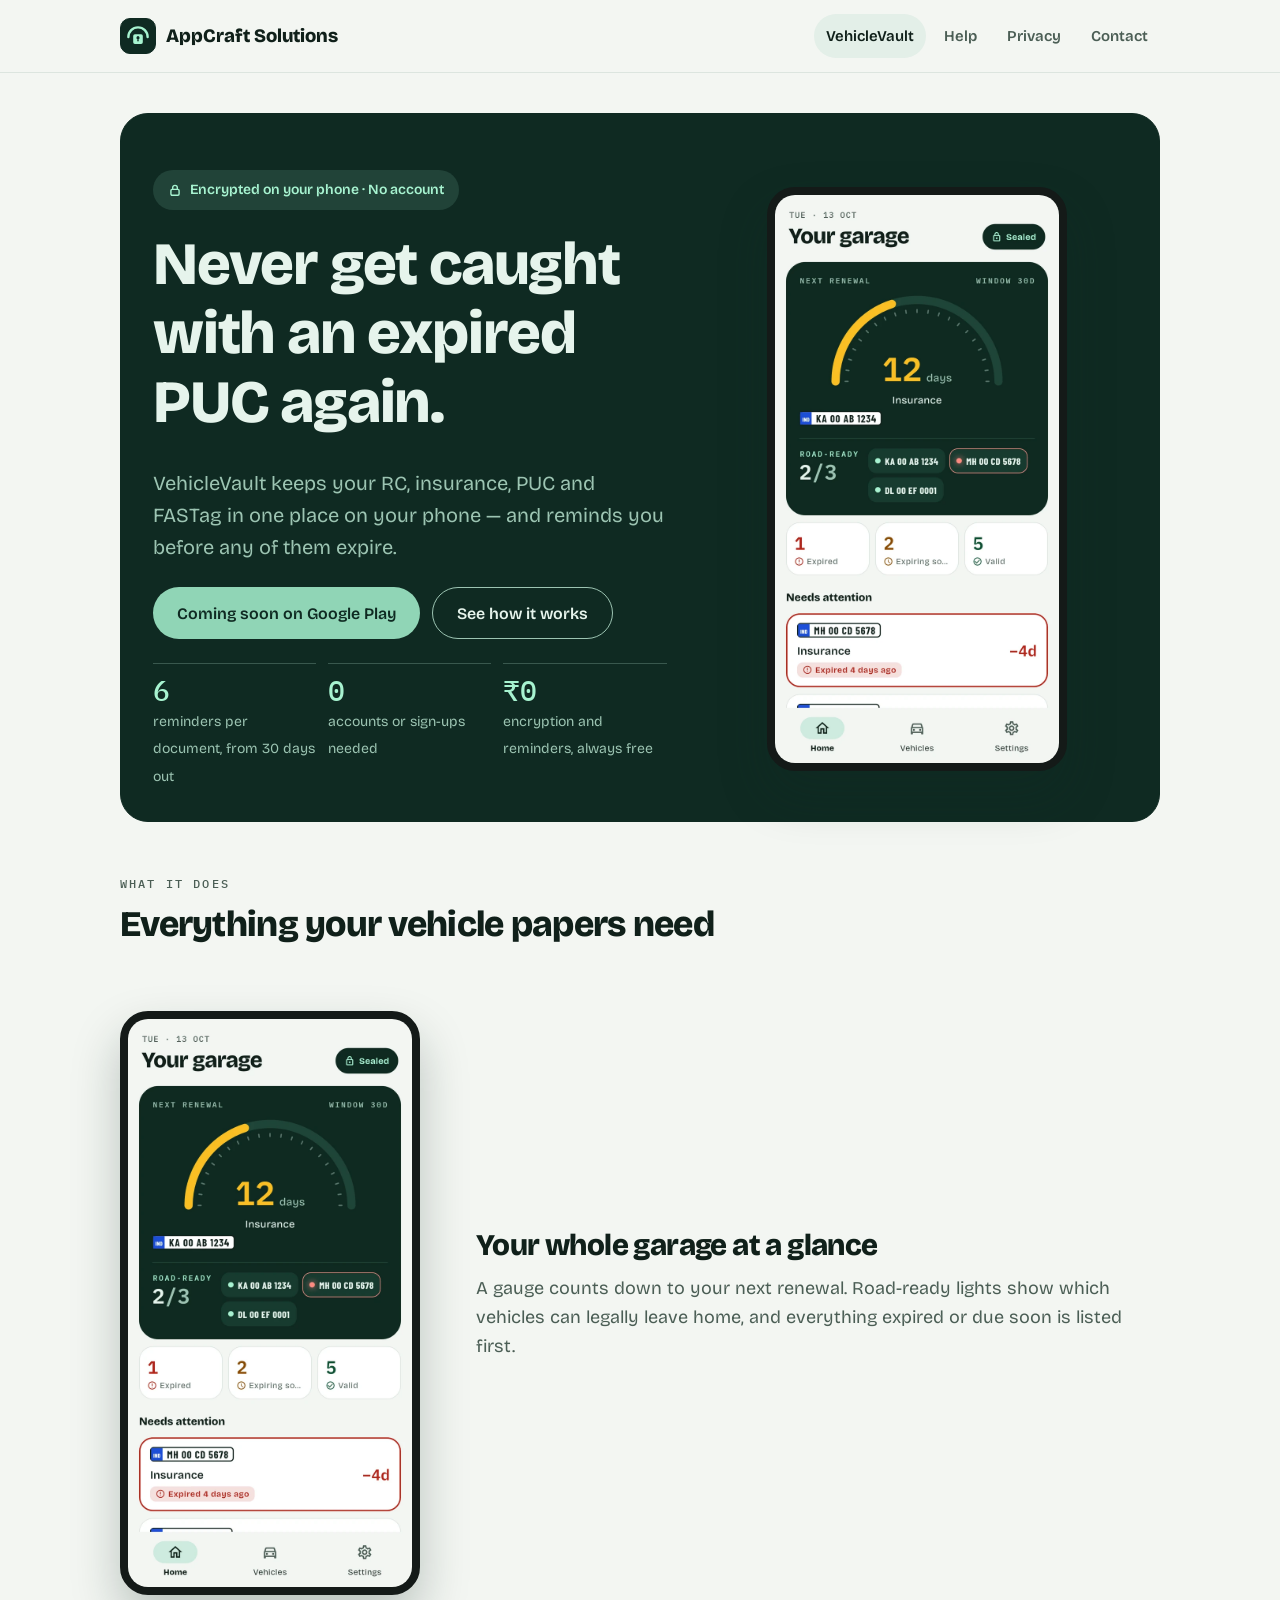
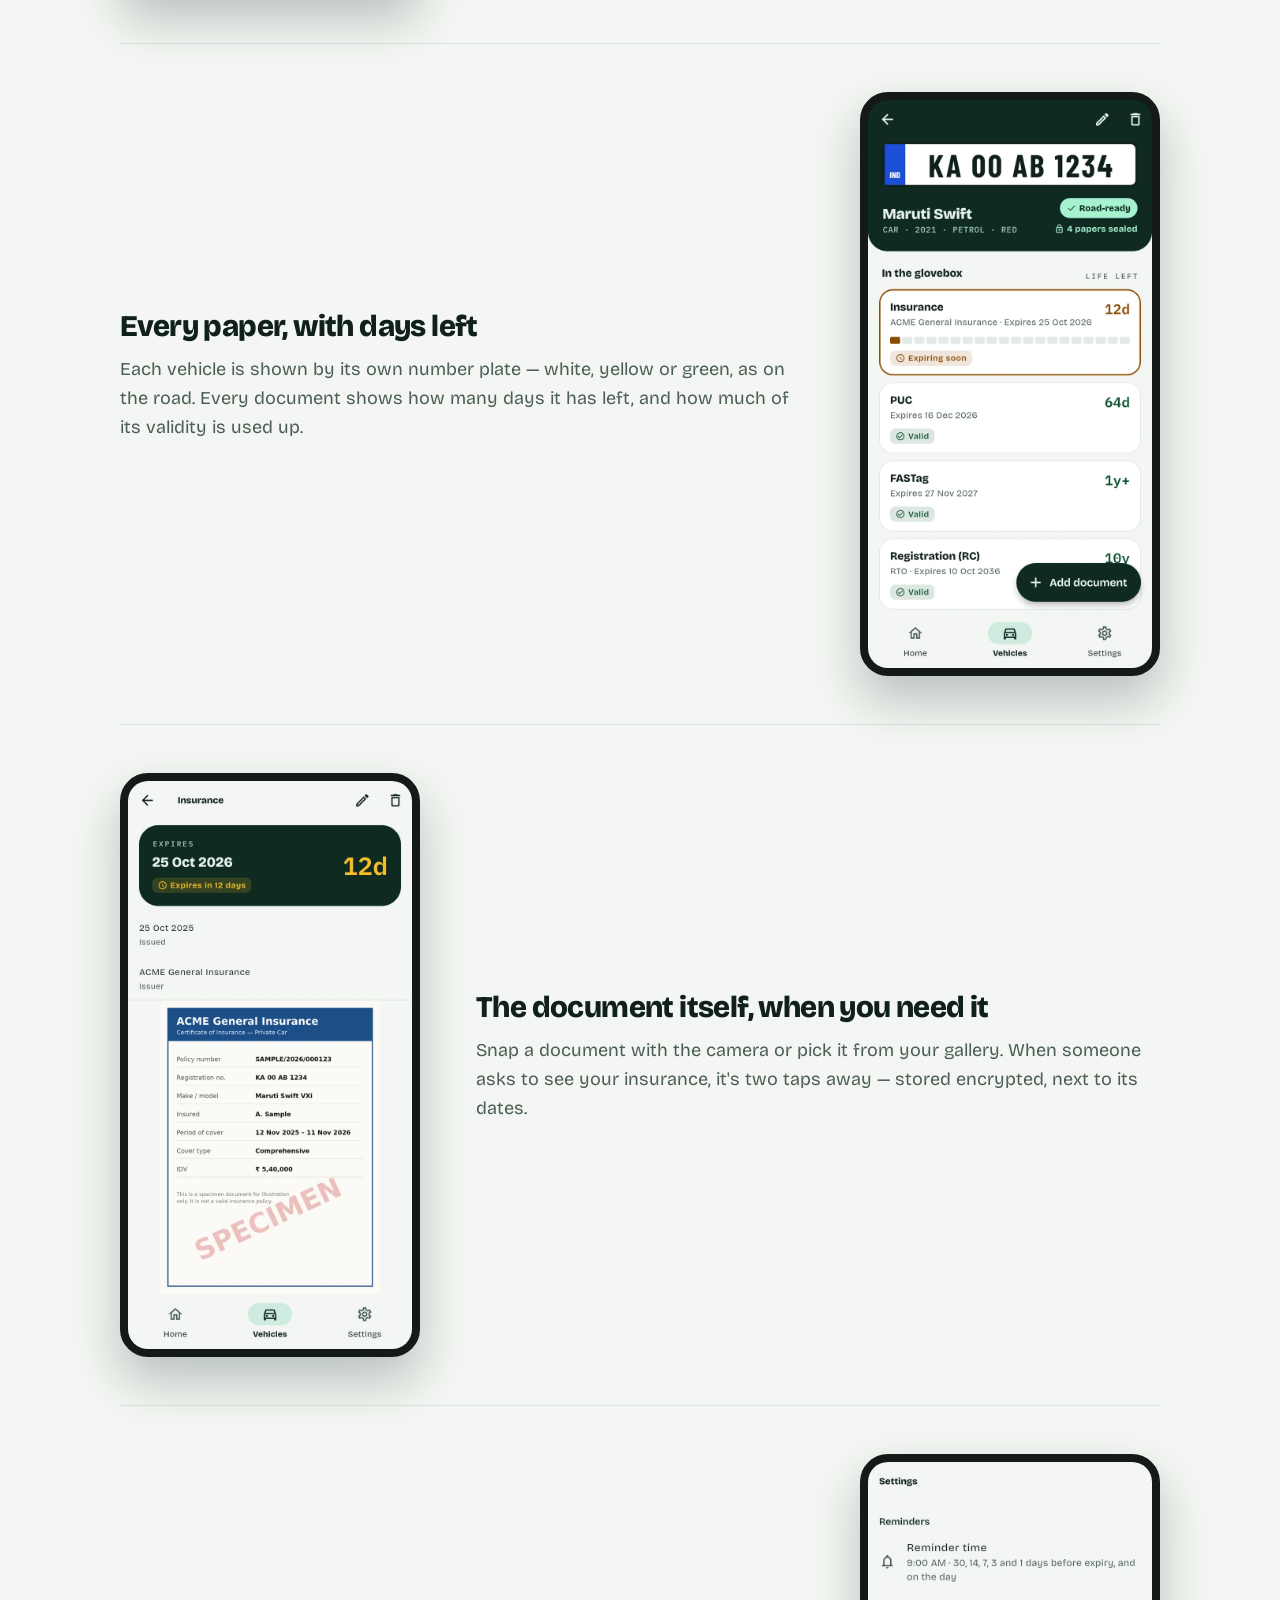
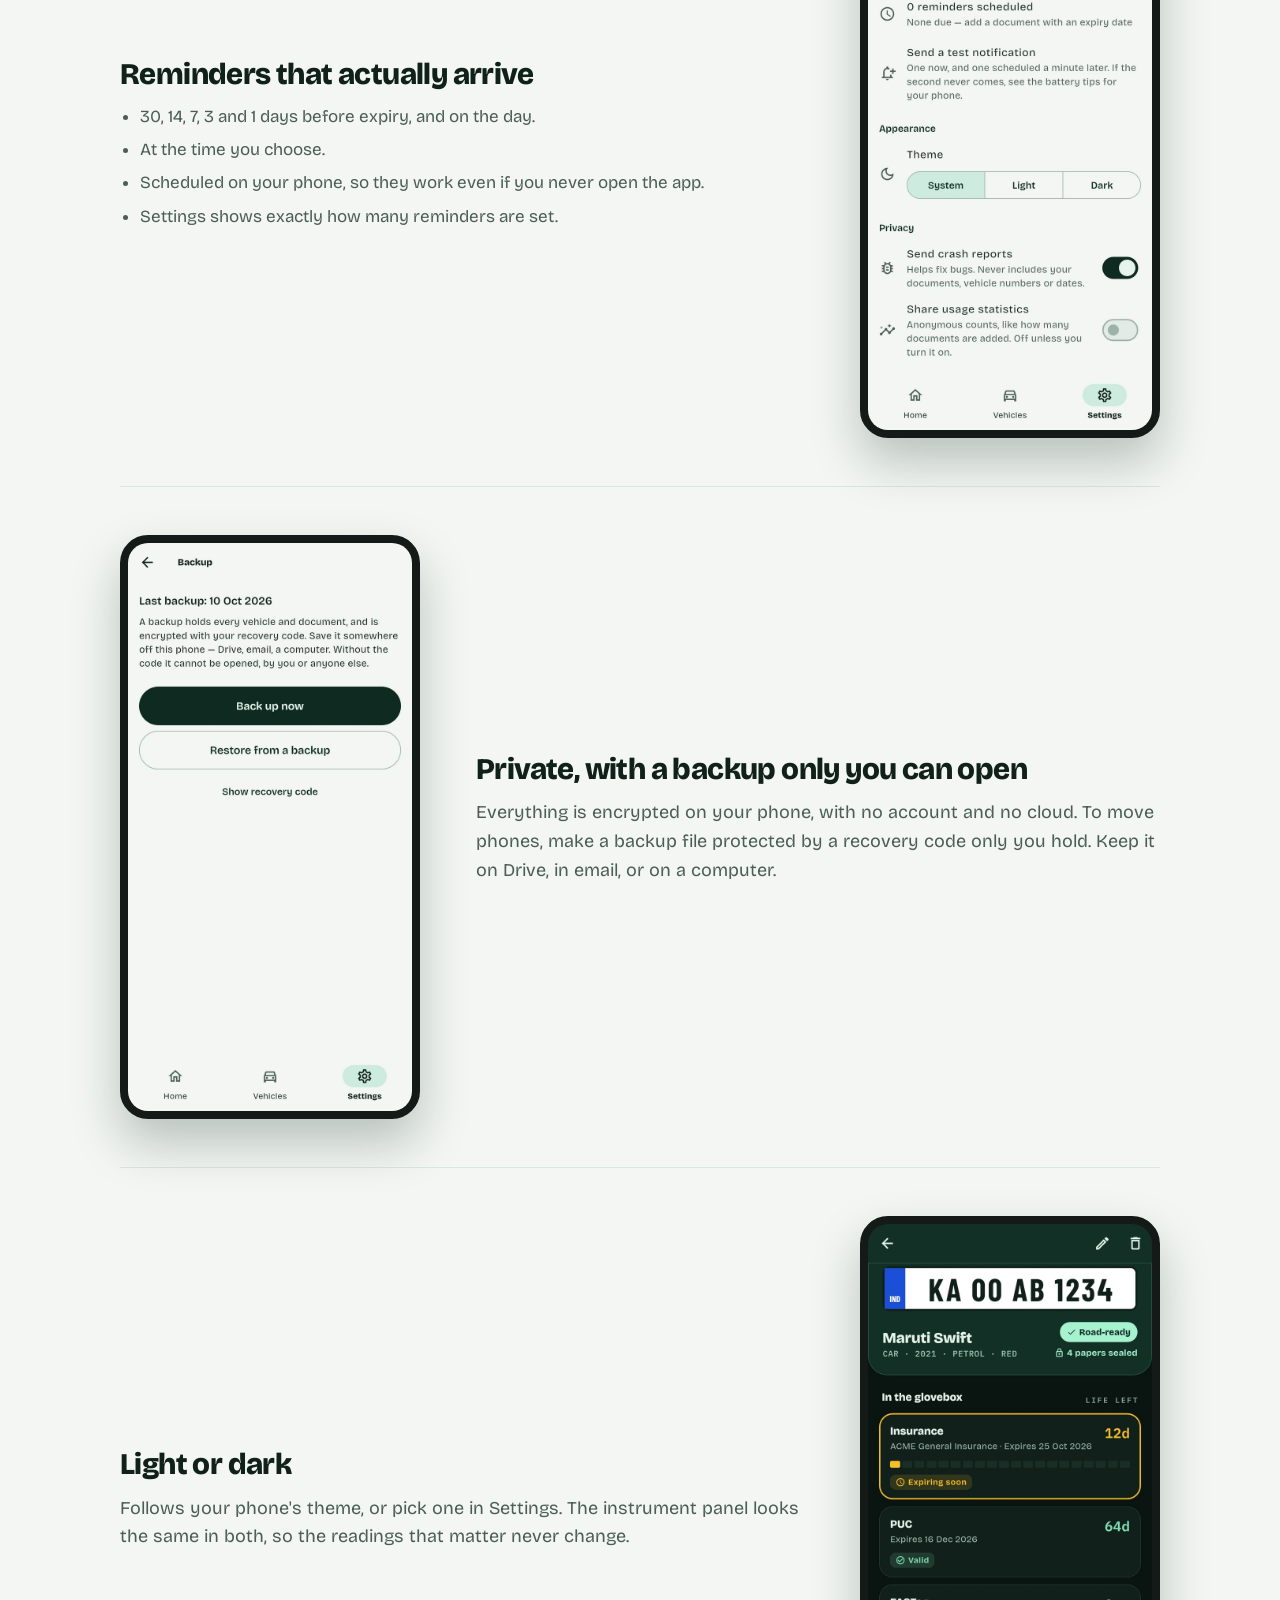
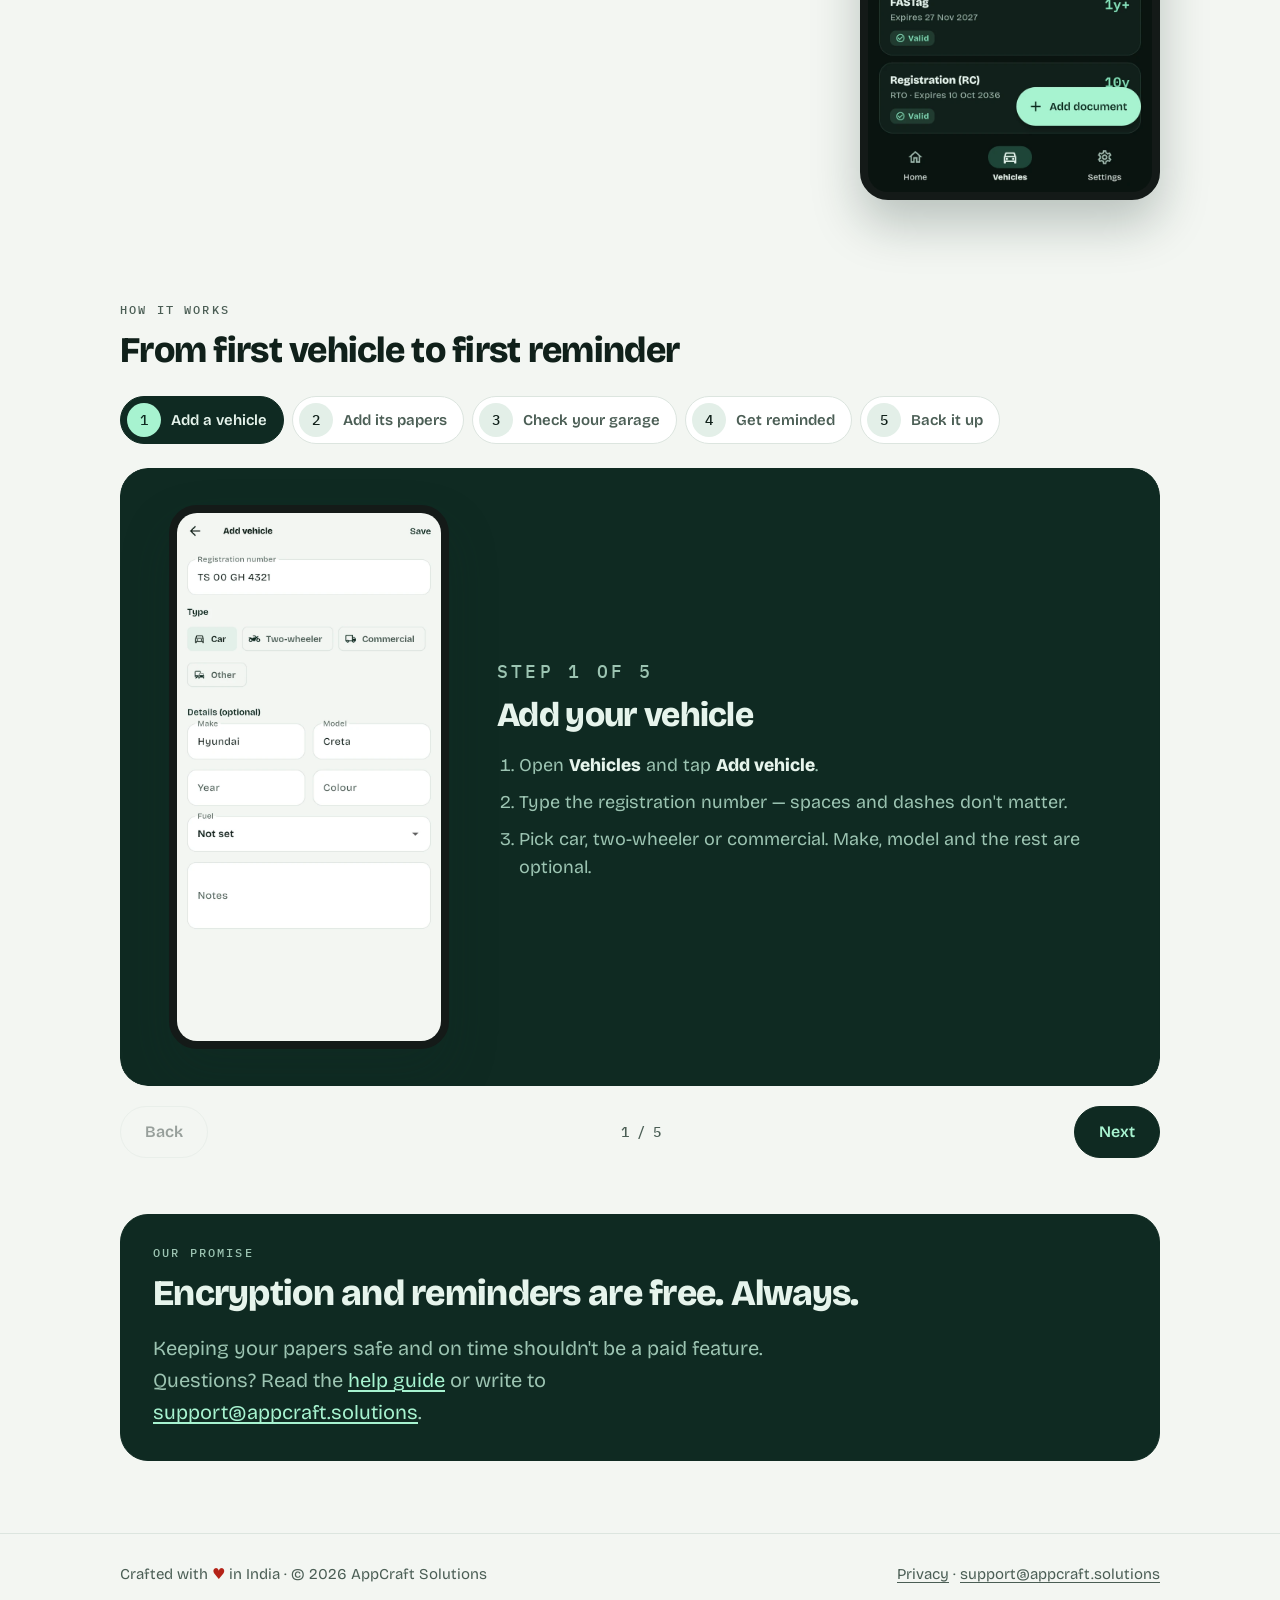
==== vehiclevault/index.html @ 4a6d7d5e "Initial page commit" ====
<!doctype html>
<html lang="en">
<head>
<meta charset="utf-8">
<meta name="viewport" content="width=device-width, initial-scale=1">
<title>VehicleVault — your vehicle papers, sealed</title>
<meta name="description" content="Keep RC, insurance, PUC and FASTag safe and encrypted on your phone, and get reminded before any of them expire. No account, no cloud.">
<meta property="og:title" content="VehicleVault — your vehicle papers, sealed">
<meta property="og:description" content="RC, insurance, PUC and FASTag in one place, encrypted on your phone. Reminded before anything expires.">
<meta property="og:image" content="https://appcraft.solutions/assets/img/og.jpg">
<meta name="theme-color" content="#0F2A22">
<link rel="icon" href="/favicon.png">
<link rel="apple-touch-icon" href="/assets/img/icon-180.png">
<link rel="stylesheet" href="/assets/site.css">
</head>
<body>
<header class="site-header">
  <div class="wrap">
    <a class="brand" href="/">
      <span class="brand-mark"><svg width="22" height="22" viewBox="22 30 64 54" fill="none" stroke="#A7F3D0" aria-hidden="true"><path d="M26 60a28 28 0 0 1 56 0" stroke-width="7" stroke-linecap="round"/><path fill="#A7F3D0" stroke="none" fill-rule="evenodd" d="M45 52h18a5 5 0 0 1 5 5v18a5 5 0 0 1-5 5H45a5 5 0 0 1-5-5V57a5 5 0 0 1 5-5zm7.4 14.2a4.5 4.5 0 1 1 3.2 0l.8 5.8h-4.8z"/></svg></span>
      AppCraft Solutions
    </a>
    <nav class="site-nav" aria-label="Main">
      <a href="/vehiclevault/" aria-current="page">VehicleVault</a>
      <a href="/vehiclevault/help/">Help</a>
      <a href="/vehiclevault/privacy/">Privacy</a>
      <a href="mailto:support@appcraft.solutions">Contact</a>
    </nav>
  </div>
</header>

<main>
  <div class="wrap">
    <section style="padding-top: 40px">
      <div class="panel hero">
        <div>
          <span class="chip">
            <svg width="14" height="14" viewBox="0 0 24 24" fill="none" stroke="currentColor" stroke-width="2.4" stroke-linejoin="round" aria-hidden="true"><rect x="5" y="11" width="14" height="10" rx="2"/><path d="M8 11V8a4 4 0 0 1 8 0v3"/></svg>
            Encrypted on your phone · No account
          </span>
          <h1 style="margin-top: 20px">Never get caught with an expired PUC again.</h1>
          <p class="lead">VehicleVault keeps your RC, insurance, PUC and FASTag in one place on your phone — and reminds you before any of them expire.</p>
          <div class="hero-actions">
            <!-- Replace with the Play Store link once the app is live. -->
            <span class="button" aria-disabled="true">Coming soon on Google Play</span>
            <a class="button secondary" href="#how">See how it works</a>
          </div>
          <div class="stat-row">
            <div class="stat"><b>6</b><span>reminders per document, from 30 days out</span></div>
            <div class="stat"><b>0</b><span>accounts or sign-ups needed</span></div>
            <div class="stat"><b>₹0</b><span>encryption and reminders, always free</span></div>
          </div>
        </div>
        <div class="phone hero-phone"><img src="/assets/img/1_home.webp" alt="VehicleVault home screen: a gauge counting down 12 days to the next insurance renewal, and two of three vehicles road-ready" width="720" height="1440"></div>
      </div>
    </section>

    <section>
      <p class="eyebrow">What it does</p>
      <h2>Everything your vehicle papers need</h2>

      <div class="feature">
        <div class="phone"><img src="/assets/img/1_home.webp" alt="Home screen with the renewal gauge, road-ready lights and documents that need attention" width="720" height="1440" loading="lazy"></div>
        <div>
          <h3>Your whole garage at a glance</h3>
          <p>A gauge counts down to your next renewal. Road-ready lights show which vehicles can legally leave home, and everything expired or due soon is listed first.</p>
        </div>
      </div>

      <div class="feature">
        <div class="phone"><img src="/assets/img/3_vehicle_detail.webp" alt="A car's page: its number plate, and insurance, PUC, FASTag and RC with days left on each" width="720" height="1440" loading="lazy"></div>
        <div>
          <h3>Every paper, with days left</h3>
          <p>Each vehicle is shown by its own number plate — white, yellow or green, as on the road. Every document shows how many days it has left, and how much of its validity is used up.</p>
        </div>
      </div>

      <div class="feature">
        <div class="phone"><img src="/assets/img/4_document.webp" alt="An insurance certificate photo with its expiry date and days left" width="720" height="1440" loading="lazy"></div>
        <div>
          <h3>The document itself, when you need it</h3>
          <p>Snap a document with the camera or pick it from your gallery. When someone asks to see your insurance, it's two taps away — stored encrypted, next to its dates.</p>
        </div>
      </div>

      <div class="feature">
        <div class="phone"><img src="/assets/img/5_settings.webp" alt="Settings: reminder time, the number of reminders scheduled, and a test notification" width="720" height="1440" loading="lazy"></div>
        <div>
          <h3>Reminders that actually arrive</h3>
          <ul>
            <li>30, 14, 7, 3 and 1 days before expiry, and on the day.</li>
            <li>At the time you choose.</li>
            <li>Scheduled on your phone, so they work even if you never open the app.</li>
            <li>Settings shows exactly how many reminders are set.</li>
          </ul>
        </div>
      </div>

      <div class="feature">
        <div class="phone"><img src="/assets/img/6_backup.webp" alt="The backup screen, protected by a recovery code" width="720" height="1440" loading="lazy"></div>
        <div>
          <h3>Private, with a backup only you can open</h3>
          <p>Everything is encrypted on your phone, with no account and no cloud. To move phones, make a backup file protected by a recovery code only you hold. Keep it on Drive, in email, or on a computer.</p>
        </div>
      </div>

      <div class="feature">
        <div class="phone"><img src="/assets/img/8_vehicle_dark.webp" alt="A vehicle page in dark mode" width="720" height="1440" loading="lazy"></div>
        <div>
          <h3>Light or dark</h3>
          <p>Follows your phone's theme, or pick one in Settings. The instrument panel looks the same in both, so the readings that matter never change.</p>
        </div>
      </div>
    </section>

    <section id="how">
      <p class="eyebrow">How it works</p>
      <h2>From first vehicle to first reminder</h2>

      <div class="stepper" data-stepper>
        <div class="steps" role="tablist" aria-label="Steps">
          <button role="tab" aria-selected="true" aria-controls="step-1" id="tab-1"><span class="n">1</span><span class="label">Add a vehicle</span></button>
          <button role="tab" aria-selected="false" aria-controls="step-2" id="tab-2" tabindex="-1"><span class="n">2</span><span class="label">Add its papers</span></button>
          <button role="tab" aria-selected="false" aria-controls="step-3" id="tab-3" tabindex="-1"><span class="n">3</span><span class="label">Check your garage</span></button>
          <button role="tab" aria-selected="false" aria-controls="step-4" id="tab-4" tabindex="-1"><span class="n">4</span><span class="label">Get reminded</span></button>
          <button role="tab" aria-selected="false" aria-controls="step-5" id="tab-5" tabindex="-1"><span class="n">5</span><span class="label">Back it up</span></button>
        </div>

        <div class="track">
          <div class="slide" role="tabpanel" id="step-1" aria-labelledby="tab-1">
            <div class="phone"><img src="/assets/img/add_vehicle.webp" alt="The Add vehicle form with a registration number, make and model filled in" width="720" height="1440" loading="lazy"></div>
            <div>
              <p class="eyebrow">Step 1 of 5</p>
              <h3>Add your vehicle</h3>
              <ol>
                <li>Open <strong>Vehicles</strong> and tap <strong>Add vehicle</strong>.</li>
                <li>Type the registration number — spaces and dashes don't matter.</li>
                <li>Pick car, two-wheeler or commercial. Make, model and the rest are optional.</li>
              </ol>
            </div>
          </div>
          <div class="slide" role="tabpanel" id="step-2" aria-labelledby="tab-2">
            <div class="phone"><img src="/assets/img/add_document.webp" alt="The Add document form with a photo of an insurance certificate and its expiry date" width="720" height="1440" loading="lazy"></div>
            <div>
              <p class="eyebrow">Step 2 of 5</p>
              <h3>Add its papers</h3>
              <ol>
                <li>Open the vehicle and tap <strong>Add document</strong>.</li>
                <li>Choose RC, Insurance, PUC or FASTag.</li>
                <li><strong>Take photo</strong> or <strong>Choose from gallery</strong>.</li>
                <li>Set the <strong>expiry date</strong> and save. Reminders are set up straight away.</li>
              </ol>
            </div>
          </div>
          <div class="slide" role="tabpanel" id="step-3" aria-labelledby="tab-3">
            <div class="phone"><img src="/assets/img/3_vehicle_detail.webp" alt="A vehicle page showing each document with days left" width="720" height="1440" loading="lazy"></div>
            <div>
              <p class="eyebrow">Step 3 of 5</p>
              <h3>See where you stand</h3>
              <p>Each vehicle shows whether it's <strong>road-ready</strong> and how many days every document has left. Home sums it all up with a gauge to the next renewal.</p>
            </div>
          </div>
          <div class="slide" role="tabpanel" id="step-4" aria-labelledby="tab-4">
            <div class="phone"><img src="/assets/img/5_settings.webp" alt="Settings showing the reminder time and reminders scheduled" width="720" height="1440" loading="lazy"></div>
            <div>
              <p class="eyebrow">Step 4 of 5</p>
              <h3>Get reminded</h3>
              <p>You'll hear from VehicleVault <strong>30, 14, 7, 3 and 1 days</strong> before anything expires, and on the day. Set the time in Settings, and send yourself a test notification to be sure.</p>
              <p style="margin: 0">On Xiaomi, Realme, Oppo or Vivo? <a href="/vehiclevault/help/#battery">Allow it to run in the background.</a></p>
            </div>
          </div>
          <div class="slide" role="tabpanel" id="step-5" aria-labelledby="tab-5">
            <div class="phone"><img src="/assets/img/6_backup.webp" alt="The backup screen" width="720" height="1440" loading="lazy"></div>
            <div>
              <p class="eyebrow">Step 5 of 5</p>
              <h3>Back it up</h3>
              <p>Settings → <strong>Backup</strong> → <strong>Back up now</strong>. Write down your <strong>recovery code</strong> and save the file somewhere off the phone. If your phone is ever lost, that's how your papers come back.</p>
            </div>
          </div>
        </div>

        <div class="stepper-nav">
          <button class="ghost" data-prev disabled>Back</button>
          <span class="count" aria-live="polite" data-count>1 / 5</span>
          <button data-next>Next</button>
        </div>
      </div>
    </section>

    <section>
      <div class="panel">
        <p class="eyebrow">Our promise</p>
        <h2>Encryption and reminders are free. Always.</h2>
        <p class="lead" style="margin-bottom: 0">Keeping your papers safe and on time shouldn't be a paid feature. Questions? Read the <a href="/vehiclevault/help/">help guide</a> or write to <a href="mailto:support@appcraft.solutions">support@appcraft.solutions</a>.</p>
      </div>
    </section>
  </div>
</main>

<script>
// Stepper: tabs, Back/Next and swipe all drive one scroll-snap track.
// Without JavaScript the track still swipes and the steps still read.
(() => {
  const root = document.querySelector('[data-stepper]');
  const track = root.querySelector('.track');
  const slides = [...track.children];
  const tabs = [...root.querySelectorAll('[role="tab"]')];
  const prev = root.querySelector('[data-prev]');
  const next = root.querySelector('[data-next]');
  const count = root.querySelector('[data-count]');
  let current = 0;

  const show = (i) => {
    current = Math.max(0, Math.min(slides.length - 1, i));
    tabs.forEach((t, n) => {
      t.setAttribute('aria-selected', String(n === current));
      t.tabIndex = n === current ? 0 : -1;
      t.classList.toggle('done', n < current);
    });
    prev.disabled = current === 0;
    next.textContent = current === slides.length - 1 ? 'Start again' : 'Next';
    count.textContent = `${current + 1} / ${slides.length}`;
  };
  const go = (i) => {
    const target = i >= slides.length ? 0 : i;
    track.scrollTo({ left: slides[target].offsetLeft - track.offsetLeft });
    show(target);
  };

  tabs.forEach((t, n) => t.addEventListener('click', () => go(n)));
  root.querySelector('[role="tablist"]').addEventListener('keydown', (e) => {
    if (e.key !== 'ArrowRight' && e.key !== 'ArrowLeft') return;
    const n = Math.max(0, Math.min(slides.length - 1, current + (e.key === 'ArrowRight' ? 1 : -1)));
    go(n);
    tabs[n].focus();
  });
  prev.addEventListener('click', () => go(current - 1));
  next.addEventListener('click', () => go(current + 1));
  // Swiping updates the steps once the track settles on a slide.
  let t;
  track.addEventListener('scroll', () => {
    clearTimeout(t);
    t = setTimeout(() => show(Math.round(track.scrollLeft / track.clientWidth)), 80);
  });
  show(0);
})();
</script>

<footer class="site-footer">
  <div class="wrap">
    <span>Crafted with <span class="love" aria-label="love">♥</span> in India · © 2026 AppCraft Solutions</span>
    <span><a href="/vehiclevault/privacy/">Privacy</a> · <a href="mailto:support@appcraft.solutions">support@appcraft.solutions</a></span>
  </div>
</footer>
</body>
</html>
---- assets/site.css ----
/* AppCraft Solutions — one stylesheet for every page.
   "Forest garage", the VehicleVault design language: forest and mint, a
   dark instrument panel in both themes, warm grotesque type. */

@font-face { font-family: "Bricolage"; src: url("fonts/BricolageGrotesque-Regular.woff2") format("woff2"); font-weight: 400; font-display: swap; }
@font-face { font-family: "Bricolage"; src: url("fonts/BricolageGrotesque-SemiBold.woff2") format("woff2"); font-weight: 600; font-display: swap; }
@font-face { font-family: "Bricolage"; src: url("fonts/BricolageGrotesque-ExtraBold.woff2") format("woff2"); font-weight: 800; font-display: swap; }
@font-face { font-family: "Plate"; src: url("fonts/BarlowCondensed-Bold.woff2") format("woff2"); font-weight: 700; font-display: swap; }
@font-face { font-family: "Plex Mono"; src: url("fonts/IBMPlexMono-Medium.woff2") format("woff2"); font-weight: 500; font-display: swap; }

:root {
  --bg: #F3F6F2;
  --surface: #FFFFFF;
  --surface-2: #E3EFE8;
  --ink: #10201A;
  --muted: #4B5E55;
  --line: #DCE5DF;
  --link: #0F5132;
  --panel: #0F2A22;
  --panel-border: #0F2A22;
  --on-panel: #E6F4EC;
  --on-panel-muted: #9CC4B2;
  --mint: #A7F3D0;
  --amber: #FBBF24;
  --alarm: #FF8A80;
  --warn: #8A4B00;
  --love: #B42318;
  --radius: 20px;
  color-scheme: light;
}

@media (prefers-color-scheme: dark) {
  :root {
    --bg: #0A1411;
    --surface: #12201B;
    --surface-2: #15291F;
    --ink: #E6F4EC;
    --muted: #9CB8AB;
    --line: #22382F;
    --link: #A7F3D0;
    --panel: #123026;
    --panel-border: #2A5444;
    --warn: #FBBF24;
    --love: #FF8A80;
    color-scheme: dark;
  }
}

* { box-sizing: border-box; }
html { -webkit-text-size-adjust: 100%; }
body {
  margin: 0;
  background: var(--bg);
  color: var(--ink);
  font: 400 17px/1.6 "Bricolage", system-ui, sans-serif;
}
img { max-width: 100%; height: auto; display: block; }
a { color: var(--link); text-underline-offset: 3px; }
a:hover { text-decoration-thickness: 2px; }
h1, h2, h3 { line-height: 1.15; letter-spacing: -0.02em; margin: 0 0 0.5em; }
h1 { font-size: clamp(36px, 6vw, 60px); font-weight: 800; }
h2 { font-size: clamp(26px, 3.6vw, 36px); font-weight: 800; }
h3 { font-size: 20px; font-weight: 600; }
p { margin: 0 0 1em; }
:focus-visible { outline: 3px solid var(--mint); outline-offset: 2px; border-radius: 6px; }

.wrap { max-width: 1080px; margin: 0 auto; padding: 0 20px; }
.narrow { max-width: 760px; }

/* Header and footer */
.site-header { border-bottom: 1px solid var(--line); }
.site-header .wrap { display: flex; align-items: center; justify-content: space-between; gap: 16px; padding-top: 14px; padding-bottom: 14px; flex-wrap: wrap; }
.brand { display: flex; align-items: center; gap: 10px; color: var(--ink); text-decoration: none; font-weight: 800; font-size: 19px; }
.brand-mark { width: 36px; height: 36px; border-radius: 10px; background: var(--panel); border: 1px solid var(--panel-border); display: grid; place-items: center; }
.site-nav { display: flex; gap: 6px; flex-wrap: wrap; }
.site-nav a { color: var(--muted); text-decoration: none; padding: 10px 12px; border-radius: 999px; font-weight: 600; font-size: 15px; }
.site-nav a:hover, .site-nav a[aria-current="page"] { color: var(--ink); background: var(--surface-2); }

.site-footer { border-top: 1px solid var(--line); margin-top: 72px; padding: 28px 0 40px; color: var(--muted); font-size: 15px; }
.site-footer .wrap { display: flex; justify-content: space-between; gap: 16px; flex-wrap: wrap; }
.site-footer a { color: var(--muted); }
.love { color: var(--love); }

/* Building blocks */
section { padding: 56px 0 0; }
.eyebrow { font: 500 12px/1 "Plex Mono", ui-monospace, monospace; letter-spacing: 0.18em; text-transform: uppercase; color: var(--muted); margin: 0 0 14px; }
.lead { font-size: 20px; color: var(--muted); max-width: 640px; }

.panel {
  background: var(--panel);
  border: 1px solid var(--panel-border);
  color: var(--on-panel);
  border-radius: 28px;
  padding: 32px;
}
.panel .eyebrow { color: var(--on-panel-muted); }
.panel a:not(.button) { color: var(--mint); }
.panel .lead { color: var(--on-panel-muted); }

.chip {
  display: inline-flex; align-items: center; gap: 8px;
  background: var(--panel); color: var(--mint);
  border: 1px solid var(--panel-border);
  border-radius: 999px; padding: 8px 14px;
  font-size: 14px; font-weight: 600;
}
.panel .chip { background: rgba(167, 243, 208, 0.12); border-color: transparent; }

.button {
  display: inline-flex; align-items: center; justify-content: center; gap: 8px;
  min-height: 52px; padding: 0 24px; border-radius: 999px;
  background: var(--mint); color: #0F2A22; text-decoration: none;
  font-weight: 600; font-size: 16px;
}
.button.secondary { background: transparent; color: var(--on-panel); border: 1.5px solid var(--on-panel-muted); }
.button[aria-disabled="true"] { opacity: 0.85; cursor: default; }

.plate {
  display: inline-flex; align-items: stretch;
  border: 2px solid #10201A; border-radius: 6px; overflow: hidden;
  background: #fff; color: #10201A; vertical-align: middle;
}
.plate span:first-child { background: #1D4ED8; color: #fff; font: 700 9px "Plate", sans-serif; padding: 3px 4px; display: flex; align-items: flex-end; }
.plate span:last-child { font: 700 17px/1.2 "Plate", sans-serif; letter-spacing: 0.06em; padding: 1px 8px; }

.grid { display: grid; gap: 16px; grid-template-columns: repeat(auto-fit, minmax(240px, 1fr)); }
.card {
  background: var(--surface); border: 1px solid var(--line);
  border-radius: var(--radius); padding: 22px;
}
.card h3 { margin-bottom: 6px; }
.card p { color: var(--muted); margin: 0; font-size: 16px; }
.card .icon { width: 40px; height: 40px; border-radius: 12px; background: var(--surface-2); display: grid; place-items: center; margin-bottom: 14px; }
.card .icon svg { stroke: var(--link); }

.hero { display: grid; gap: 40px; grid-template-columns: 1.1fr 0.9fr; align-items: center; padding-top: 56px; }
.hero-actions { display: flex; gap: 12px; flex-wrap: wrap; margin-top: 24px; }
.phones { display: flex; gap: 16px; justify-content: center; }
.phone {
  width: 220px; border-radius: 28px; overflow: hidden;
  border: 8px solid #141A18; background: #141A18;
  box-shadow: 0 24px 48px rgba(15, 42, 34, 0.25);
}
.phone:nth-child(2) { margin-top: 48px; }

.shots { display: flex; gap: 16px; overflow-x: auto; padding: 4px 4px 16px; scroll-snap-type: x mandatory; }
.shots figure { margin: 0; flex: 0 0 220px; scroll-snap-align: start; }
.shots figcaption { color: var(--muted); font-size: 14px; margin-top: 8px; text-align: center; }

.stat-row { display: grid; grid-template-columns: repeat(3, minmax(0, 1fr)); gap: 12px; margin-top: 24px; }
.stat { border-top: 1px solid rgba(156, 196, 178, 0.3); padding-top: 12px; }
.stat b { display: block; font: 500 28px/1.1 "Plex Mono", ui-monospace, monospace; color: var(--mint); }
.stat span { font-size: 14px; color: var(--on-panel-muted); }

/* Docs */
.doc { padding-top: 40px; }
.doc h2 { margin-top: 48px; padding-top: 8px; scroll-margin-top: 16px; }
.doc h3 { margin-top: 28px; }
.doc ol, .doc ul { padding-left: 22px; margin: 0 0 1em; }
.doc li { margin-bottom: 6px; }
.toc { background: var(--surface); border: 1px solid var(--line); border-radius: var(--radius); padding: 20px 24px; margin: 24px 0; }
.toc ol { margin: 0; columns: 2; column-gap: 32px; }
.toc li { break-inside: avoid; }
.note { background: var(--surface-2); border-radius: 16px; padding: 16px 18px; margin: 0 0 1em; }
.note.warn { border-left: 0; outline: 1.5px solid var(--warn); outline-offset: -1.5px; }
details { background: var(--surface); border: 1px solid var(--line); border-radius: 16px; padding: 4px 18px; margin-bottom: 10px; }
summary { cursor: pointer; font-weight: 600; padding: 12px 0; min-height: 44px; }
details[open] summary { border-bottom: 1px solid var(--line); margin-bottom: 12px; }
kbd, .ui { font: 500 0.88em "Plex Mono", ui-monospace, monospace; background: var(--surface-2); border-radius: 6px; padding: 1px 6px; white-space: nowrap; }
table { border-collapse: collapse; width: 100%; margin: 0 0 1em; font-size: 16px; }
th, td { text-align: left; padding: 10px 12px; border-bottom: 1px solid var(--line); vertical-align: top; }
.table-scroll { overflow-x: auto; }

@media (max-width: 820px) {
  .hero { grid-template-columns: 1fr; }
  .phone { width: 160px; border-width: 6px; border-radius: 22px; }
  .phone:nth-child(2) { margin-top: 32px; }
  .toc ol { columns: 1; }
  .panel { padding: 24px; }
  .stat-row { grid-template-columns: 1fr; }
}

/* Feature rows: one screenshot per feature, text beside it */
.feature {
  display: grid; grid-template-columns: 300px 1fr; gap: 56px; align-items: center;
  padding: 48px 0; border-bottom: 1px solid var(--line);
}
.feature:last-child { border-bottom: 0; }
.feature:nth-child(even) { grid-template-columns: 1fr 300px; }
.feature:nth-child(even) .phone { order: 2; }
.feature .phone { width: 100%; margin: 0 auto; }
.feature h3 { font-size: clamp(24px, 3vw, 30px); font-weight: 800; margin-bottom: 12px; }
.feature p { color: var(--muted); font-size: 18px; }
.feature ul { color: var(--muted); padding-left: 20px; margin: 0; }
.feature li { margin-bottom: 6px; }
.phone.hero-phone { width: 300px; margin: 0 auto; }

/* Stepper: a swipeable track with numbered steps and Back / Next */
.stepper { margin-top: 24px; }
.steps { list-style: none; padding: 0; margin: 0 0 24px; display: flex; gap: 8px; overflow-x: auto; }
.steps button {
  display: flex; align-items: center; gap: 10px; white-space: nowrap;
  min-height: 48px; padding: 6px 16px 6px 6px; border-radius: 999px;
  border: 1px solid var(--line); background: var(--surface); color: var(--muted);
  font: 600 15px "Bricolage", system-ui, sans-serif; cursor: pointer;
}
.steps button .n {
  width: 34px; height: 34px; border-radius: 50%; display: grid; place-items: center;
  background: var(--surface-2); color: var(--ink);
  font: 500 14px "Plex Mono", ui-monospace, monospace;
}
.steps button[aria-selected="true"] { background: var(--panel); border-color: var(--panel-border); color: var(--on-panel); }
.steps button[aria-selected="true"] .n { background: var(--mint); color: #0F2A22; }
.steps button.done .n { background: var(--mint); color: #0F2A22; }

.track { display: flex; overflow-x: auto; scroll-snap-type: x mandatory; scrollbar-width: none; border-radius: 28px; }
.track::-webkit-scrollbar { display: none; }
.slide {
  flex: 0 0 100%; scroll-snap-align: start;
  display: grid; grid-template-columns: 280px 1fr; gap: 48px; align-items: center;
  background: var(--panel); border: 1px solid var(--panel-border); color: var(--on-panel);
  border-radius: 28px; padding: 36px 48px;
}
.slide .phone { width: 100%; }
.slide .eyebrow { color: var(--on-panel-muted); }
.slide h3 { font-size: clamp(26px, 3.4vw, 34px); font-weight: 800; }
.slide p, .slide li { color: var(--on-panel-muted); font-size: 18px; }
.slide ol { padding-left: 22px; margin: 0; }
.slide li { margin-bottom: 8px; }
.slide strong { color: var(--on-panel); }

.stepper-nav { display: flex; justify-content: space-between; align-items: center; gap: 12px; margin-top: 20px; }
.stepper-nav .count { font: 500 14px "Plex Mono", ui-monospace, monospace; color: var(--muted); }
.stepper-nav button {
  min-height: 52px; padding: 0 24px; border-radius: 999px; cursor: pointer;
  font: 600 16px "Bricolage", system-ui, sans-serif;
  background: var(--panel); color: var(--mint); border: 1px solid var(--panel-border);
}
.stepper-nav button.ghost { background: transparent; color: var(--ink); border-color: var(--line); }
.stepper-nav button:disabled { opacity: 0.4; cursor: default; }

@media (prefers-reduced-motion: no-preference) { .track { scroll-behavior: smooth; } }

@media (max-width: 820px) {
  .feature, .feature:nth-child(even) { grid-template-columns: 1fr; gap: 24px; padding: 36px 0; }
  .feature:nth-child(even) .phone { order: 0; }
  .feature .phone, .phone.hero-phone { width: 240px; }
  .slide { grid-template-columns: 1fr; gap: 24px; padding: 24px; }
  .slide .phone { width: 220px; margin: 0 auto; }
  .steps button { padding-right: 6px; }
  .steps button .label { display: none; }
  .steps button[aria-selected="true"] .label { display: inline; padding-right: 10px; }
}
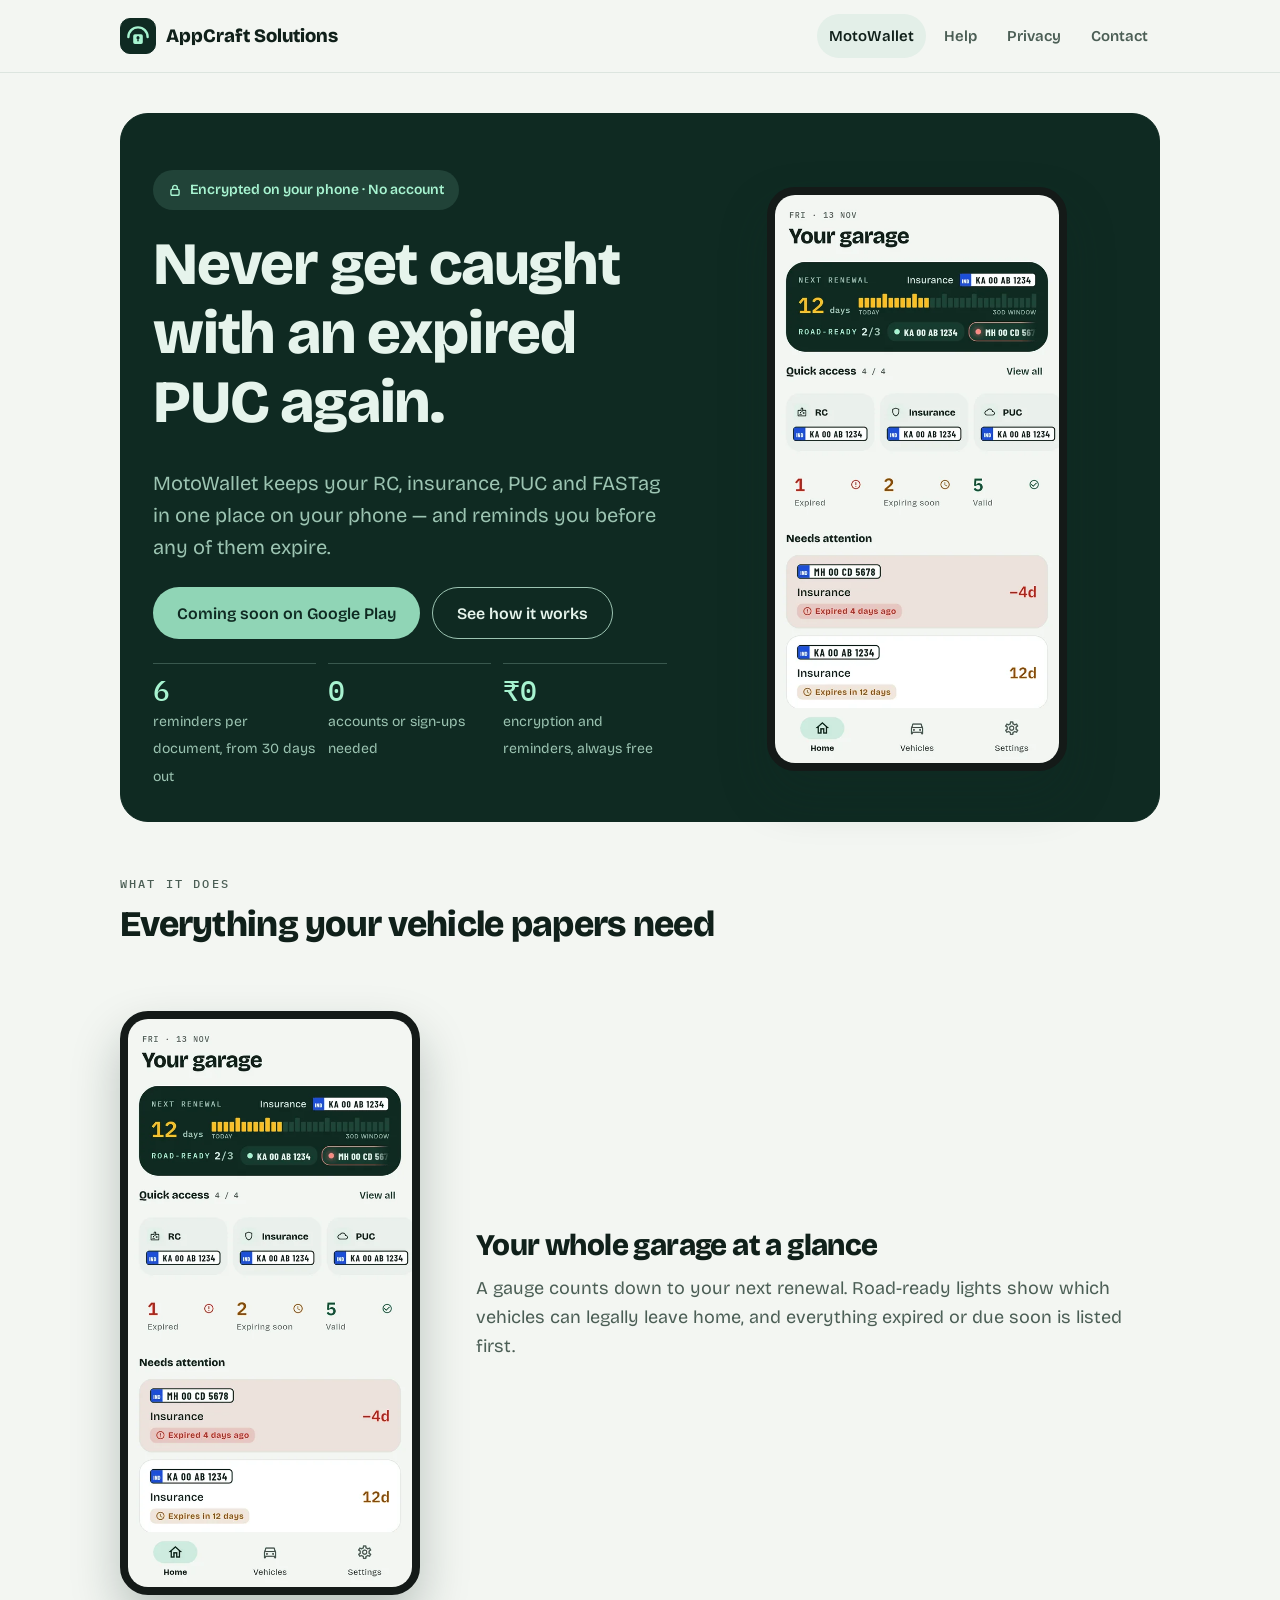
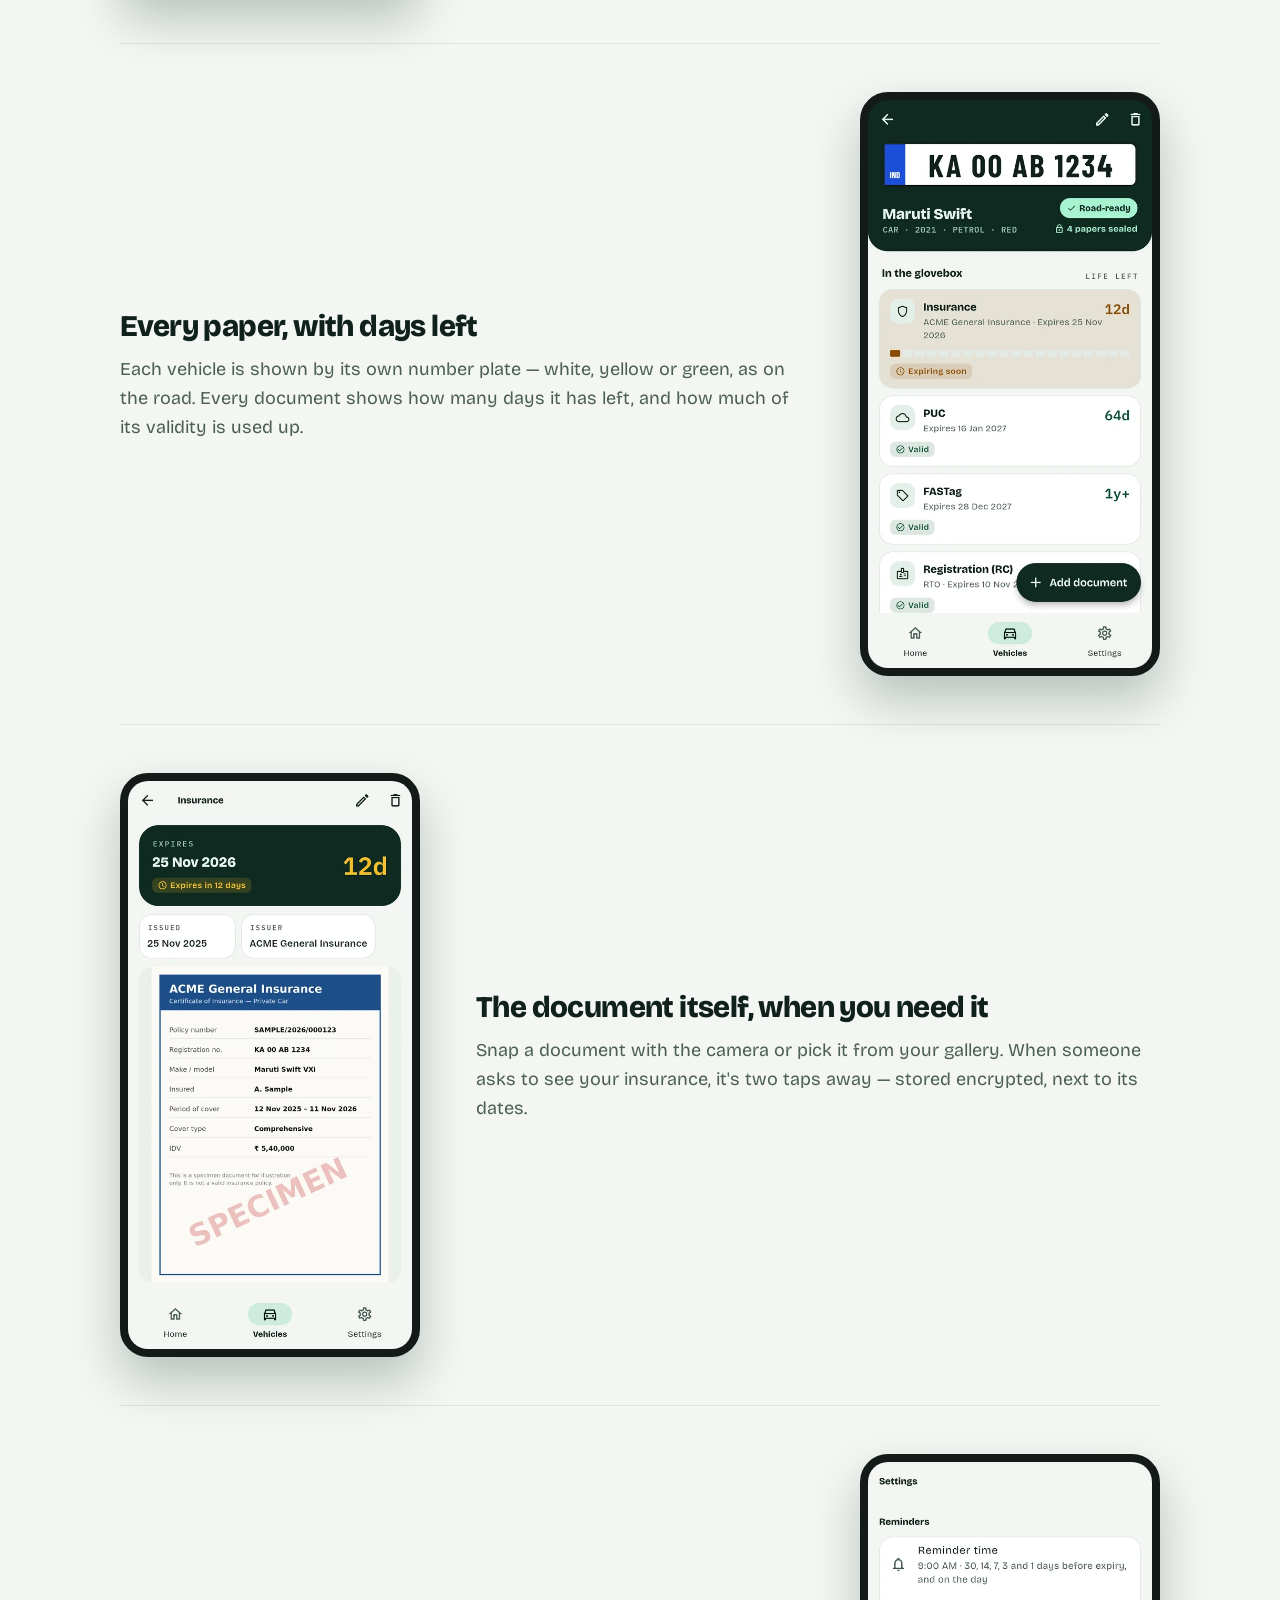
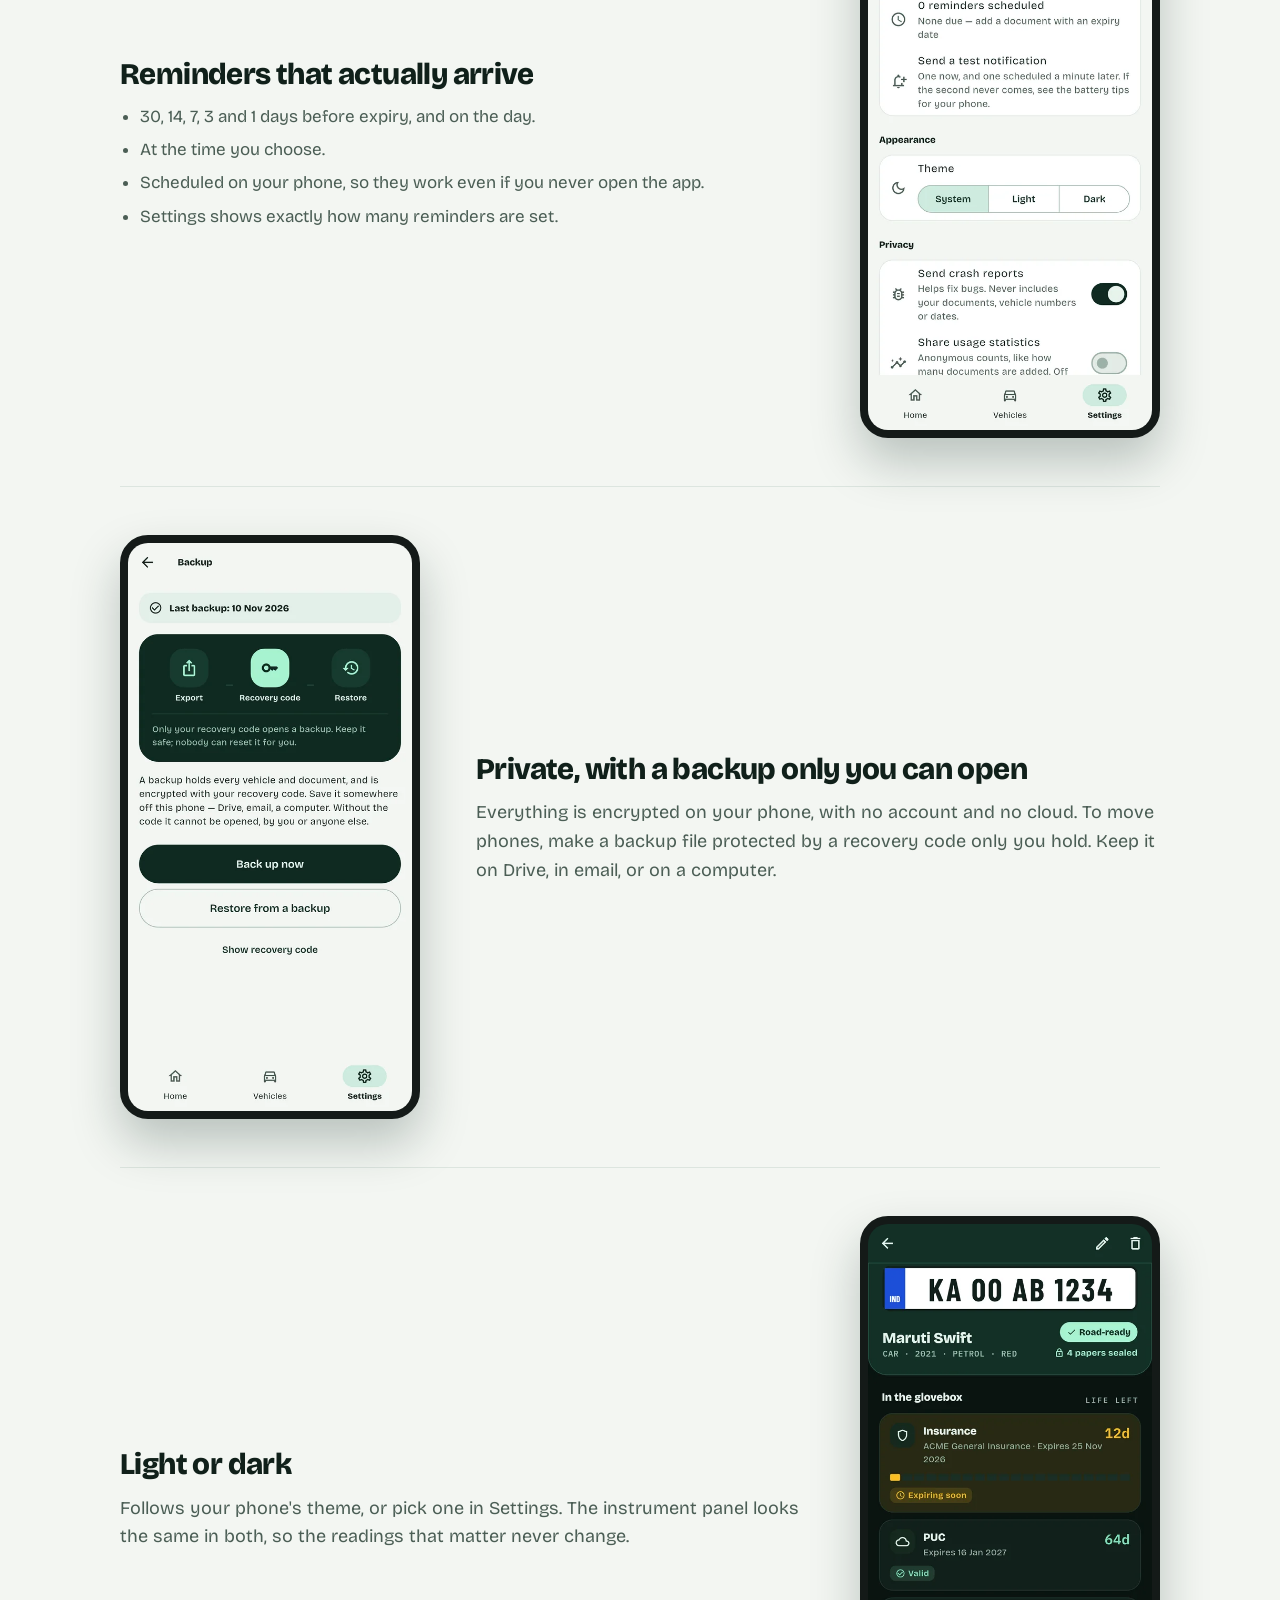
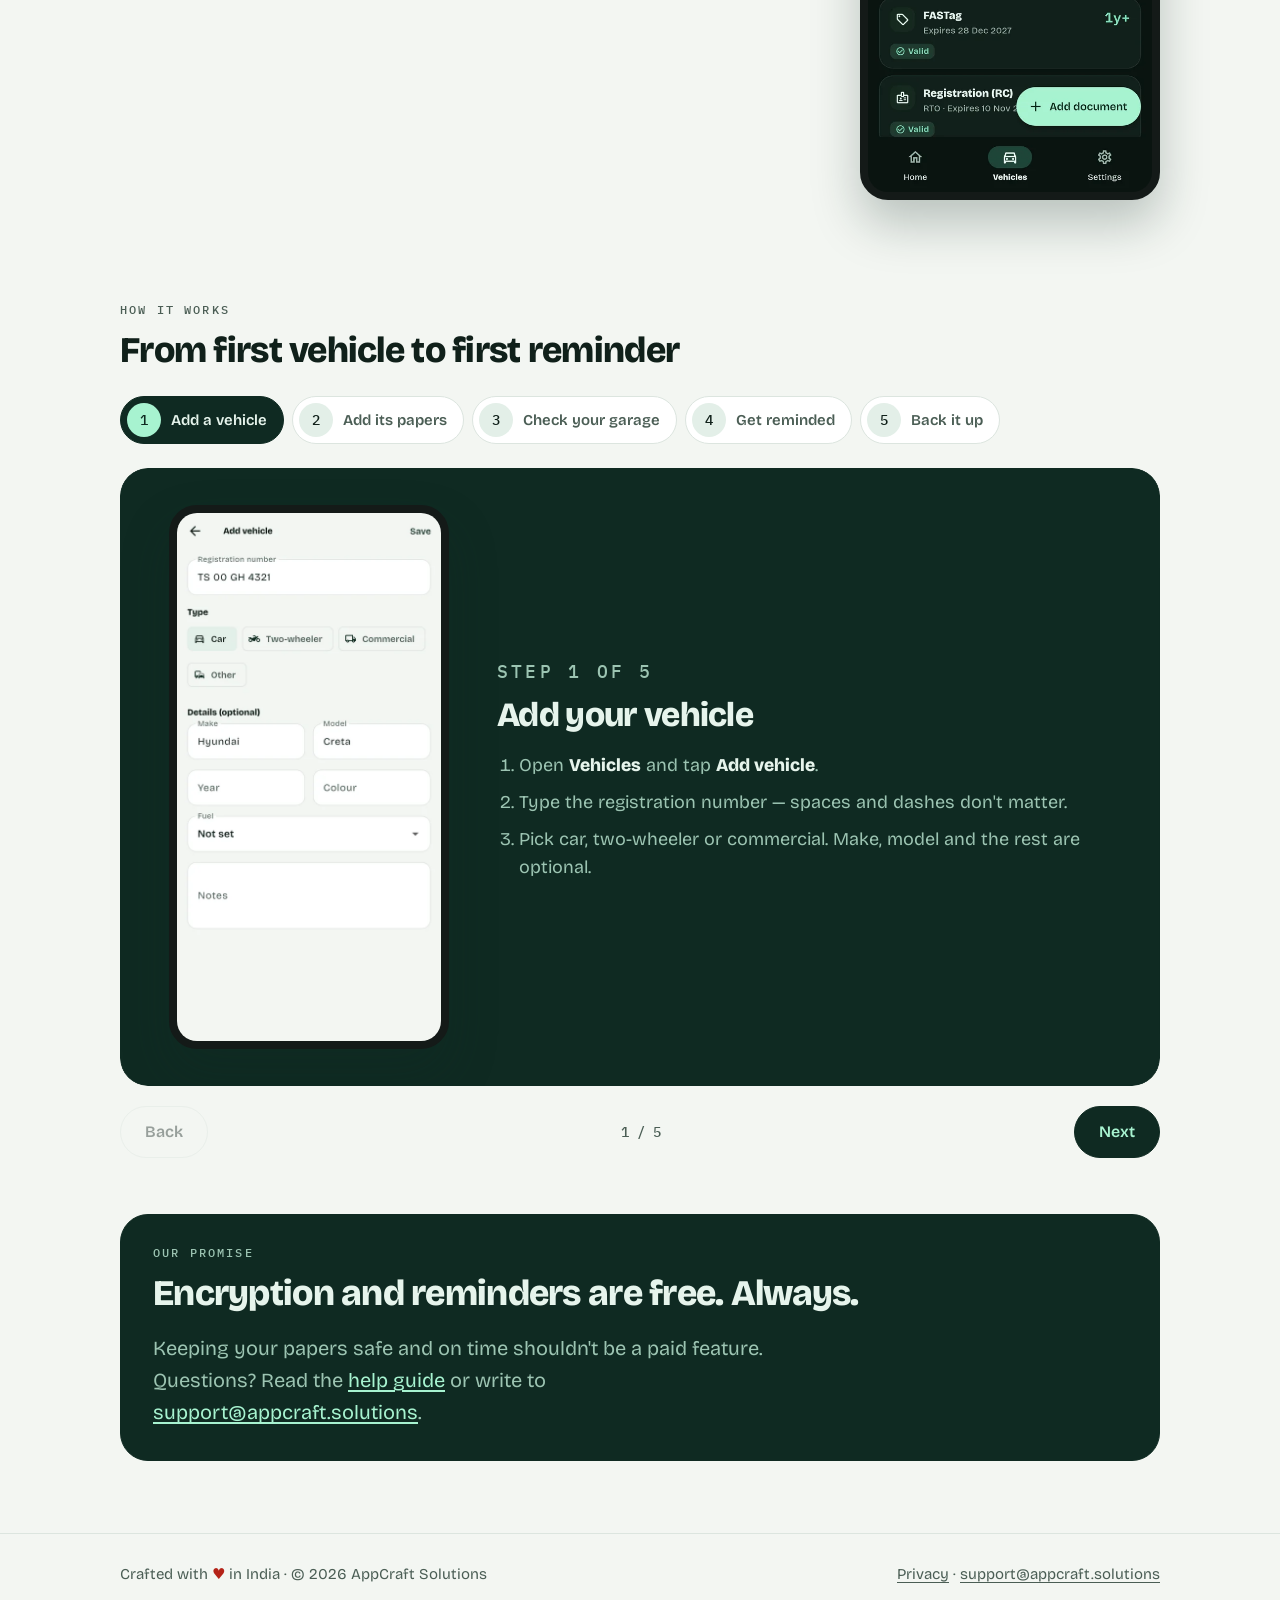
==== commit 634109ae: "Revamped" ====
--- a/vehiclevault/index.html
+++ b/vehiclevault/index.html
@@ -3,9 +3,9 @@
 <head>
 <meta charset="utf-8">
 <meta name="viewport" content="width=device-width, initial-scale=1">
-<title>VehicleVault — your vehicle papers, sealed</title>
+<title>MotoWallet — your vehicle papers, sealed</title>
 <meta name="description" content="Keep RC, insurance, PUC and FASTag safe and encrypted on your phone, and get reminded before any of them expire. No account, no cloud.">
-<meta property="og:title" content="VehicleVault — your vehicle papers, sealed">
+<meta property="og:title" content="MotoWallet — your vehicle papers, sealed">
 <meta property="og:description" content="RC, insurance, PUC and FASTag in one place, encrypted on your phone. Reminded before anything expires.">
 <meta property="og:image" content="https://appcraft.solutions/assets/img/og.jpg">
 <meta name="theme-color" content="#0F2A22">
@@ -21,7 +21,7 @@
       AppCraft Solutions
     </a>
     <nav class="site-nav" aria-label="Main">
-      <a href="/vehiclevault/" aria-current="page">VehicleVault</a>
+      <a href="/vehiclevault/" aria-current="page">MotoWallet</a>
       <a href="/vehiclevault/help/">Help</a>
       <a href="/vehiclevault/privacy/">Privacy</a>
       <a href="mailto:support@appcraft.solutions">Contact</a>
@@ -39,7 +39,7 @@
             Encrypted on your phone · No account
           </span>
           <h1 style="margin-top: 20px">Never get caught with an expired PUC again.</h1>
-          <p class="lead">VehicleVault keeps your RC, insurance, PUC and FASTag in one place on your phone — and reminds you before any of them expire.</p>
+          <p class="lead">MotoWallet keeps your RC, insurance, PUC and FASTag in one place on your phone — and reminds you before any of them expire.</p>
           <div class="hero-actions">
             <!-- Replace with the Play Store link once the app is live. -->
             <span class="button" aria-disabled="true">Coming soon on Google Play</span>
@@ -51,7 +51,7 @@
             <div class="stat"><b>₹0</b><span>encryption and reminders, always free</span></div>
           </div>
         </div>
-        <div class="phone hero-phone"><img src="/assets/img/1_home.webp" alt="VehicleVault home screen: a gauge counting down 12 days to the next insurance renewal, and two of three vehicles road-ready" width="720" height="1440"></div>
+        <div class="phone hero-phone"><img src="/assets/img/1_home.webp" alt="MotoWallet home screen: a gauge counting down 12 days to the next insurance renewal, and two of three vehicles road-ready" width="720" height="1440"></div>
       </div>
     </section>
 
@@ -165,7 +165,7 @@
             <div>
               <p class="eyebrow">Step 4 of 5</p>
               <h3>Get reminded</h3>
-              <p>You'll hear from VehicleVault <strong>30, 14, 7, 3 and 1 days</strong> before anything expires, and on the day. Set the time in Settings, and send yourself a test notification to be sure.</p>
+              <p>You'll hear from MotoWallet <strong>30, 14, 7, 3 and 1 days</strong> before anything expires, and on the day. Set the time in Settings, and send yourself a test notification to be sure.</p>
               <p style="margin: 0">On Xiaomi, Realme, Oppo or Vivo? <a href="/vehiclevault/help/#battery">Allow it to run in the background.</a></p>
             </div>
           </div>
